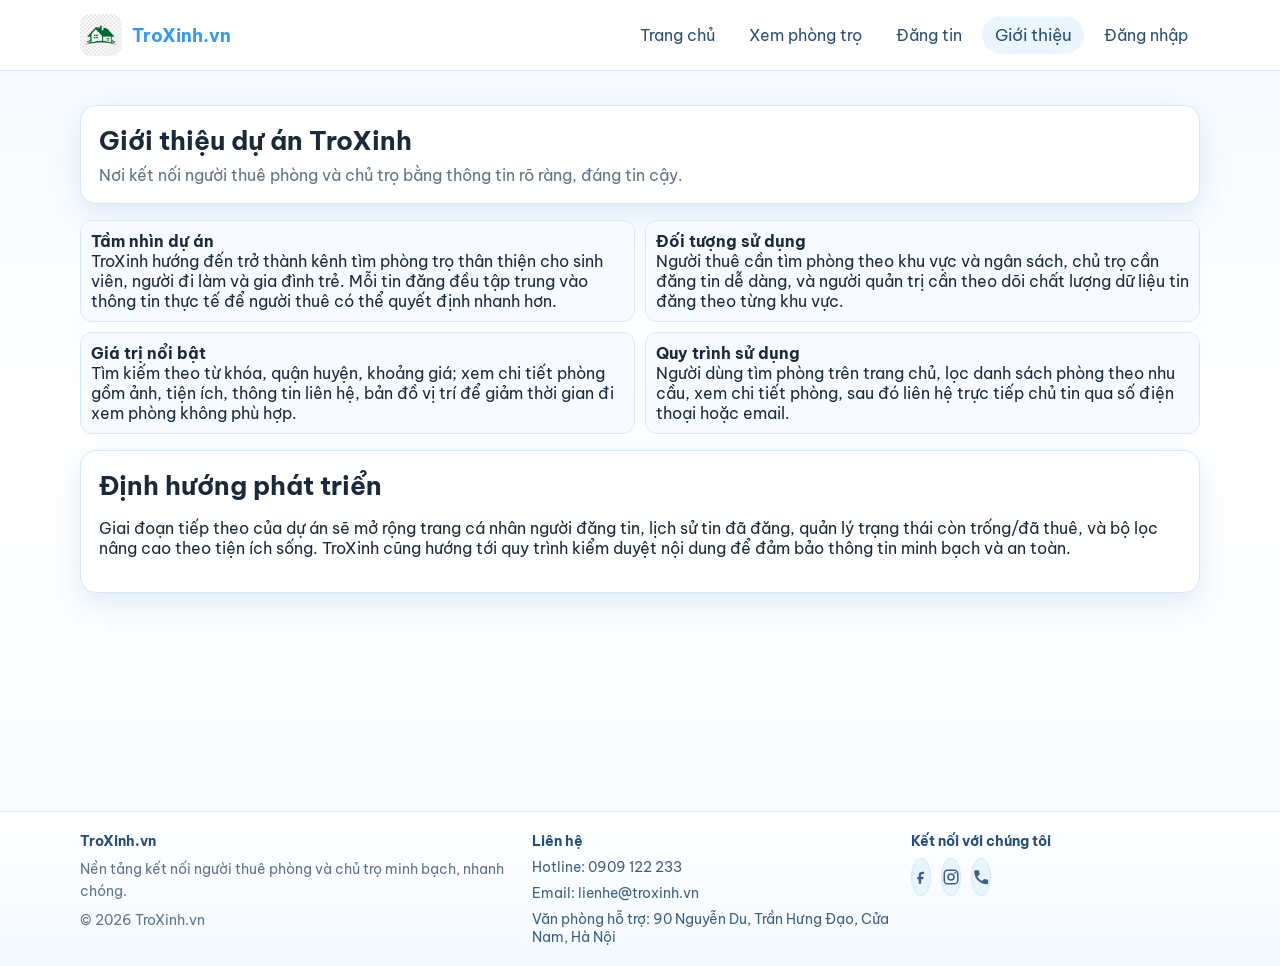
==== Frontend/about.html @ 5a8c0dfe "update code" ====
﻿<!doctype html>
<html lang="vi">
<head>
  <meta charset="UTF-8">
  <meta name="viewport" content="width=device-width, initial-scale=1.0">
  <title>Giới thiệu | TroXinh</title>
  <link rel="preconnect" href="https://fonts.googleapis.com">
  <link rel="preconnect" href="https://fonts.gstatic.com" crossorigin>
  <link href="https://fonts.googleapis.com/css2?family=Be+Vietnam+Pro:wght@400;500;600;700&display=swap" rel="stylesheet">
  <link rel="stylesheet" href="assets/css/style.css">
</head>
<body>
  <header class="site-header">
    <div class="container header-inner">
      <a class="brand" href="index.html"><img class="brand-logo" src="assets/img/logo.png" alt="Logo TroXinh"><span>TroXinh.vn</span></a>
      <nav class="nav">
        <a id="nav-home" href="index.html">Trang chủ</a>
        <a id="nav-rooms" href="rooms.html">Xem phòng trọ</a>
        <a id="nav-post" href="post-room.html">Đăng tin</a>
        <a id="nav-about" href="about.html">Giới thiệu</a>
        <a id="nav-login" href="login.html">Đăng nhập</a>
      </nav>
    </div>
  </header>

  <main class="main">
    <div class="container page-enter">
      <section class="card zoom-hover">
        <h1 class="section-title">Giới thiệu dự án TroXinh</h1>
        <p class="section-subtitle">Nơi kết nối người thuê phòng và chủ trọ bằng thông tin rõ ràng, đáng tin cậy.</p>
      </section>

      <section class="info-list">
        <article class="info-item zoom-hover">
          <strong>Tầm nhìn dự án</strong><br>
          TroXinh hướng đến trở thành kênh tìm phòng trọ thân thiện cho sinh viên, người đi làm và gia đình trẻ.
          Mỗi tin đăng đều tập trung vào thông tin thực tế để người thuê có thể quyết định nhanh hơn.
        </article>
        <article class="info-item zoom-hover">
          <strong>Đối tượng sử dụng</strong><br>
          Người thuê cần tìm phòng theo khu vực và ngân sách, chủ trọ cần đăng tin dễ dàng, và người quản trị
          cần theo dõi chất lượng dữ liệu tin đăng theo từng khu vực.
        </article>
        <article class="info-item zoom-hover">
          <strong>Giá trị nổi bật</strong><br>
          Tìm kiếm theo từ khóa, quận huyện, khoảng giá; xem chi tiết phòng gồm ảnh, tiện ích, thông tin liên hệ,
          bản đồ vị trí để giảm thời gian đi xem phòng không phù hợp.
        </article>
        <article class="info-item zoom-hover">
          <strong>Quy trình sử dụng</strong><br>
          Người dùng tìm phòng trên trang chủ, lọc danh sách phòng theo nhu cầu, xem chi tiết phòng,
          sau đó liên hệ trực tiếp chủ tin qua số điện thoại hoặc email.
        </article>
      </section>

      <section class="card zoom-hover">
        <h2 class="section-title">Định hướng phát triển</h2>
        <p>
          Giai đoạn tiếp theo của dự án sẽ mở rộng trang cá nhân người đăng tin, lịch sử tin đã đăng,
          quản lý trạng thái còn trống/đã thuê, và bộ lọc nâng cao theo tiện ích sống.
          TroXinh cũng hướng tới quy trình kiểm duyệt nội dung để đảm bảo thông tin minh bạch và an toàn.
        </p>
      </section>
    </div>
  </main>

  <footer class="site-footer">
    <div class="container footer-inner footer-rich">
      <div class="footer-block">
        <strong>TroXinh.vn</strong>
        <p>Nền tảng kết nối người thuê phòng và chủ trọ minh bạch, nhanh chóng.</p>
        <span>© <span data-year></span> TroXinh.vn</span>
      </div>
      <div class="footer-block">
        <strong>Liên hệ</strong>
        <a href="tel:0909122233">Hotline: 0909 122 233</a>
        <a href="mailto:lienhe@troxinh.vn">Email: lienhe@troxinh.vn</a>
        <a href="https://maps.google.com/?q=90+Nguyen+Du,+Tran+Hung+Dao,+Cua+Nam,+Ha+Noi" target="_blank" rel="noopener noreferrer">Văn phòng hỗ trợ: 90 Nguyễn Du, Trần Hưng Đạo, Cửa Nam, Hà Nội</a>
      </div>
      <div class="footer-block">
        <strong>Kết nối với chúng tôi</strong>
        <div class="footer-social">
          <a class="social-link" href="https://facebook.com" target="_blank" rel="noopener noreferrer" aria-label="Facebook">
            <svg viewBox="0 0 24 24" fill="currentColor" aria-hidden="true"><path d="M13.5 8H16V5h-2.5C10.5 5 9 6.8 9 9.6V12H7v3h2v6h3.2v-6H15l.5-3h-3.3V9.9c0-1.1.3-1.9 1.8-1.9z"/></svg>
          </a>
          <a class="social-link" href="https://instagram.com" target="_blank" rel="noopener noreferrer" aria-label="Instagram">
            <svg viewBox="0 0 24 24" fill="currentColor" aria-hidden="true"><path d="M7.5 2h9A5.5 5.5 0 0 1 22 7.5v9a5.5 5.5 0 0 1-5.5 5.5h-9A5.5 5.5 0 0 1 2 16.5v-9A5.5 5.5 0 0 1 7.5 2zm0 2A3.5 3.5 0 0 0 4 7.5v9A3.5 3.5 0 0 0 7.5 20h9a3.5 3.5 0 0 0 3.5-3.5v-9A3.5 3.5 0 0 0 16.5 4h-9z"/><path d="M12 7a5 5 0 1 1 0 10 5 5 0 0 1 0-10zm0 2a3 3 0 1 0 0 6 3 3 0 0 0 0-6z"/><circle cx="17.5" cy="6.5" r="1.2"/></svg>
          </a>
          <a class="social-link" href="tel:0909122233" aria-label="Gọi điện thoại">
            <svg viewBox="0 0 24 24" fill="currentColor" aria-hidden="true"><path d="M6.6 10.8a15.2 15.2 0 0 0 6.6 6.6l2.2-2.2a1.6 1.6 0 0 1 1.6-.4c1 .3 2 .5 3 .5a1.6 1.6 0 0 1 1.6 1.6V20A1.6 1.6 0 0 1 20 21.6C10.6 21.6 3 14 3 4.6A1.6 1.6 0 0 1 4.6 3H8a1.6 1.6 0 0 1 1.6 1.6c0 1 .2 2 .5 3a1.6 1.6 0 0 1-.4 1.6l-2.1 1.6z"/></svg>
          </a>
        </div>
      </div>
    </div>
  </footer>

  <script src="assets/js/layout.js"></script>
</body>
</html>
---- Frontend/assets/css/style.css ----
﻿:root {
  --primary: #6fb7ff;
  --primary-strong: #3796f6;
  --primary-soft: #eaf5ff;
  --text: #1b2a3a;
  --muted: #5f738a;
  --white: #ffffff;
  --border: #d8e9fb;
  --success: #1f9d55;
  --danger: #d64545;
  --shadow: 0 10px 30px rgba(56, 120, 186, 0.15);
  --radius: 16px;
}

* {
  box-sizing: border-box;
}

html,
body {
  margin: 0;
  padding: 0;
  font-family: 'Be Vietnam Pro', sans-serif;
  color: var(--text);
  background: linear-gradient(180deg, #f4faff 0%, #ffffff 45%, #f7fbff 100%);
}

a {
  color: inherit;
  text-decoration: none;
}

img {
  max-width: 100%;
  display: block;
}

.container {
  width: min(1120px, calc(100% - 32px));
  margin: 0 auto;
}

.site-header {
  position: sticky;
  top: 0;
  z-index: 99;
  background: rgba(255, 255, 255, 0.95);
  border-bottom: 1px solid var(--border);
  backdrop-filter: blur(10px);
}

.header-inner {
  display: flex;
  align-items: center;
  justify-content: space-between;
  gap: 16px;
  padding: 14px 0;
}

.brand {
  display: inline-flex;
  align-items: center;
  gap: 10px;
  font-weight: 700;
  color: var(--primary-strong);
  font-size: 1.1rem;
}

.brand-logo {
  width: 42px;
  height: 42px;
  object-fit: contain;
  border-radius: 10px;
}

.nav {
  display: flex;
  flex-wrap: wrap;
  align-items: center;
  gap: 10px;
}

.nav a {
  padding: 8px 12px;
  border-radius: 999px;
  color: #2b4f72;
  transition: transform 0.2s ease, background-color 0.2s ease;
}

.nav a:hover,
.nav a.active {
  background: var(--primary-soft);
  transform: scale(1.04);
}

.main {
  min-height: calc(100vh - 160px);
  padding: 34px 0 64px;
}

.section-title {
  margin: 0 0 8px;
  font-size: 1.65rem;
}

.section-subtitle {
  margin: 0;
  color: var(--muted);
}

.hero {
  display: grid;
  grid-template-columns: 1.2fr 1fr;
  gap: 24px;
  align-items: stretch;
  margin-bottom: 28px;
}

.hero-single {
  grid-template-columns: 1fr;
}

.card {
  background: var(--white);
  border: 1px solid var(--border);
  border-radius: var(--radius);
  box-shadow: var(--shadow);
  padding: 18px;
}

.zoom-hover {
  transition: transform 0.2s ease, box-shadow 0.2s ease;
}

.zoom-hover:hover {
  transform: scale(1.02);
  box-shadow: 0 14px 34px rgba(56, 120, 186, 0.2);
}

.page-enter {
  animation: zoomIn 0.35s ease;
}

@keyframes zoomIn {
  from {
    opacity: 0;
    transform: scale(0.97);
  }

  to {
    opacity: 1;
    transform: scale(1);
  }
}

.form-grid {
  display: grid;
  grid-template-columns: repeat(2, minmax(0, 1fr));
  gap: 12px;
}

.field {
  display: flex;
  flex-direction: column;
  gap: 6px;
}

.field.full {
  grid-column: 1 / -1;
}

label {
  font-weight: 600;
  font-size: 0.95rem;
}

input,
select,
textarea,
button {
  font: inherit;
}

input,
select,
textarea {
  width: 100%;
  border: 1px solid var(--border);
  border-radius: 12px;
  padding: 10px 12px;
  background: #fff;
  color: var(--text);
  transition: border-color 0.2s ease, transform 0.15s ease, box-shadow 0.2s ease;
}

input:focus,
select:focus,
textarea:focus {
  border-color: var(--primary-strong);
  outline: none;
  transform: scale(1.01);
  box-shadow: 0 0 0 4px rgba(55, 150, 246, 0.12);
}

textarea {
  resize: vertical;
  min-height: 110px;
}

.btn {
  border: 0;
  border-radius: 12px;
  padding: 10px 14px;
  cursor: pointer;
  font-weight: 600;
  transition: transform 0.15s ease, opacity 0.2s ease, box-shadow 0.2s ease;
}

.btn:active {
  transform: scale(0.97);
}

.btn-primary {
  color: white;
  background: linear-gradient(135deg, var(--primary-strong), #5db0ff);
}

.btn-primary:hover {
  transform: scale(1.03);
  box-shadow: 0 10px 22px rgba(55, 150, 246, 0.25);
}

.btn-outline {
  color: var(--primary-strong);
  background: var(--primary-soft);
}

.room-grid {
  display: grid;
  grid-template-columns: repeat(3, minmax(0, 1fr));
  gap: 16px;
}

.room-card {
  display: flex;
  flex-direction: column;
  overflow: hidden;
  padding: 0;
}

.room-card img {
  width: 100%;
  aspect-ratio: 16 / 10;
  object-fit: cover;
}

.room-card-body {
  padding: 14px;
  display: grid;
  gap: 8px;
}

.room-price {
  color: var(--primary-strong);
  font-weight: 700;
}

.room-meta {
  color: var(--muted);
  font-size: 0.92rem;
}

.badge {
  display: inline-block;
  background: #eff8ff;
  color: #336fa9;
  border: 1px solid var(--border);
  border-radius: 999px;
  font-size: 0.8rem;
  padding: 4px 10px;
}

.message {
  padding: 10px 12px;
  border-radius: 12px;
  font-size: 0.95rem;
}

.message.success {
  background: #edf9f2;
  color: var(--success);
  border: 1px solid #c7ebd5;
}

.message.error {
  background: #fff3f3;
  color: var(--danger);
  border: 1px solid #ffd0d0;
}

.detail-layout {
  display: grid;
  grid-template-columns: 1.2fr 0.8fr;
  gap: 20px;
  align-items: start;
}

.detail-gallery {
  display: grid;
  gap: 10px;
  margin-top: 14px;
}

.detail-gallery-main {
  border-radius: 14px;
  overflow: hidden;
  border: 1px solid var(--border);
}

.thumbnail-row {
  display: grid;
  grid-template-columns: repeat(4, 1fr);
  gap: 8px;
}

.thumbnail-row button {
  border: 1px solid var(--border);
  padding: 0;
  border-radius: 10px;
  overflow: hidden;
  background: transparent;
}

.thumbnail-row button.active {
  border-color: var(--primary-strong);
  transform: scale(0.98);
}

.info-list {
  display: grid;
  grid-template-columns: repeat(2, minmax(0, 1fr));
  gap: 10px;
  margin: 16px 0;
}

.info-item {
  background: #f7fbff;
  border: 1px solid var(--border);
  border-radius: 12px;
  padding: 10px;
}

.map-wrap iframe {
  width: 100%;
  height: 320px;
  border: 0;
  border-radius: 14px;
}

.detail-main .section-subtitle {
  margin-bottom: 12px;
  line-height: 1.5;
}

.detail-main h3 {
  margin: 18px 0 8px;
}

.detail-main > p {
  margin: 0;
  line-height: 1.6;
}

.detail-contact {
  height: fit-content;
  display: grid;
  gap: 10px;
  align-content: start;
  position: sticky;
  top: 88px;
}

.detail-contact h3 {
  margin: 0 0 2px;
}

.detail-contact p {
  margin: 0;
  line-height: 1.5;
}

.detail-contact .btn {
  margin-top: 8px;
  width: fit-content;
}

.file-preview {
  display: grid;
  grid-template-columns: repeat(4, minmax(0, 1fr));
  gap: 8px;
}

.file-preview img {
  width: 100%;
  height: 90px;
  border-radius: 10px;
  object-fit: cover;
  border: 1px solid var(--border);
}

.site-footer {
  border-top: 1px solid var(--border);
  background: linear-gradient(180deg, #ffffff 0%, #f3f9ff 100%);
}

.footer-inner {
  display: grid;
  grid-template-columns: 1.2fr 1fr 0.8fr;
  align-items: start;
  gap: 18px;
  padding: 20px 0;
  color: var(--muted);
  font-size: 0.9rem;
}

.footer-block {
  display: grid;
  gap: 8px;
}

.footer-block strong {
  color: #244f78;
}

.footer-block p {
  margin: 0;
  line-height: 1.55;
}

.footer-block a {
  color: #3f5f7e;
  transition: color 0.2s ease, transform 0.2s ease;
  width: fit-content;
}

.footer-block a:hover {
  color: var(--primary-strong);
  transform: scale(1.02);
}

.footer-social {
  display: flex;
  align-items: center;
  gap: 10px;
}

.social-link {
  width: 38px;
  height: 38px;
  display: inline-flex;
  align-items: center;
  justify-content: center;
  border-radius: 50%;
  background: #e8f4ff;
  border: 1px solid var(--border);
  color: #2d74ab;
  transition: transform 0.2s ease, background-color 0.2s ease;
}

.social-link:hover {
  transform: scale(1.08);
  background: #d8ecff;
}

.social-link svg {
  width: 18px;
  height: 18px;
}

@media (max-width: 980px) {
  .hero,
  .detail-layout {
    grid-template-columns: 1fr;
  }

  .room-grid {
    grid-template-columns: repeat(2, minmax(0, 1fr));
  }

  .footer-inner {
    grid-template-columns: 1fr 1fr;
  }

  .detail-contact {
    position: static;
  }
}

@media (max-width: 640px) {
  .form-grid,
  .info-list {
    grid-template-columns: 1fr;
  }

  .room-grid {
    grid-template-columns: 1fr;
  }

  .thumbnail-row {
    grid-template-columns: repeat(3, 1fr);
  }

  .footer-inner {
    grid-template-columns: 1fr;
    align-items: start;
  }

  .header-inner {
    flex-direction: column;
    align-items: flex-start;
  }
}
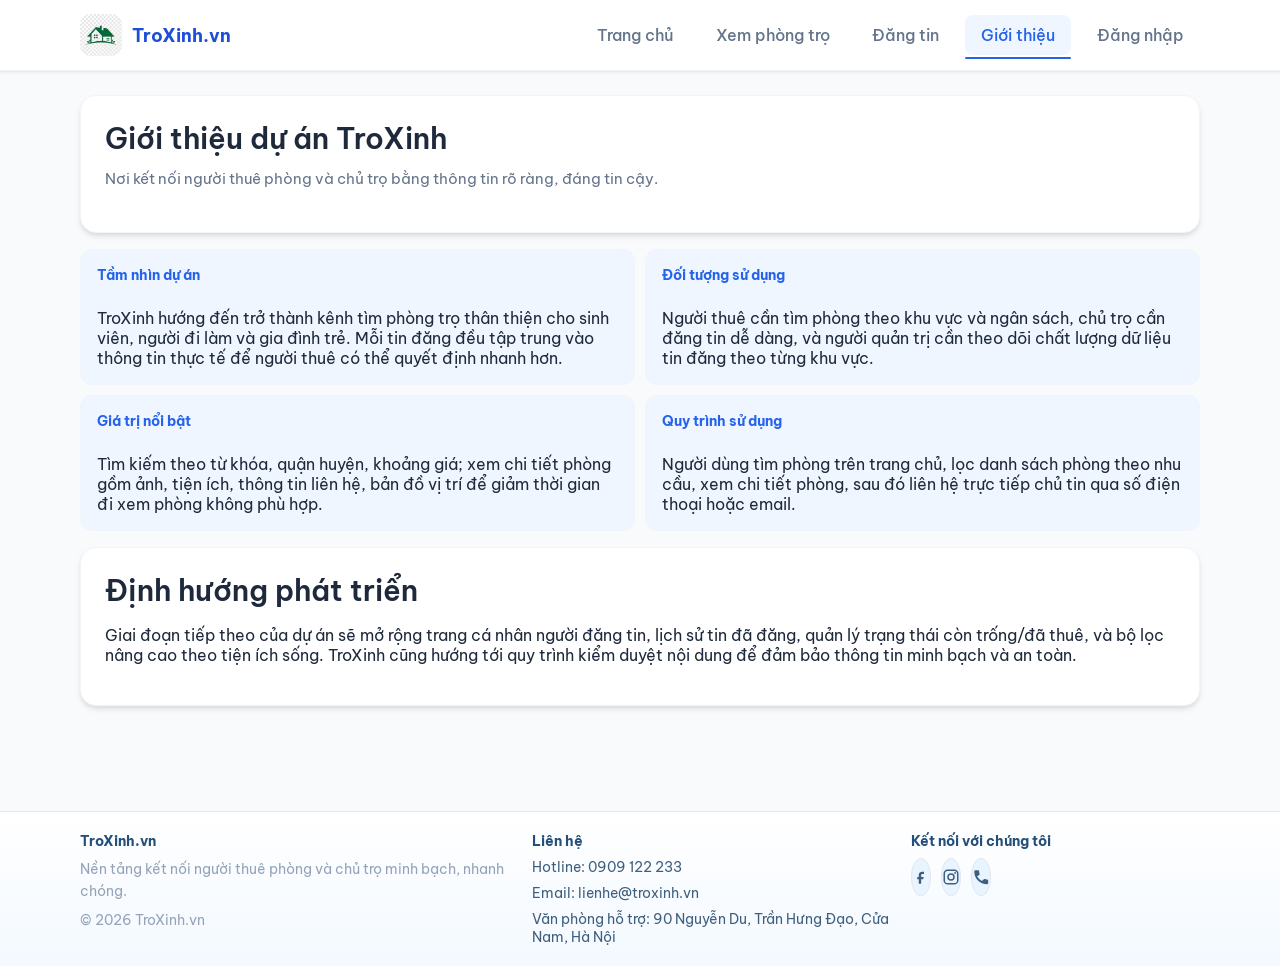
==== commit da8e81f5: "Thêm chức năng sửa tin, quản lí tin đăng, thông tin cá nhân, sửa một vài chi tiết ở frontEnd" ====
--- a/Frontend/about.html
+++ b/Frontend/about.html
@@ -17,8 +17,10 @@
         <a id="nav-home" href="index.html">Trang chủ</a>
         <a id="nav-rooms" href="rooms.html">Xem phòng trọ</a>
         <a id="nav-post" href="post-room.html">Đăng tin</a>
+        <a id="nav-my-listings" href="my-listings.html" hidden>Tin của tôi</a>
         <a id="nav-about" href="about.html">Giới thiệu</a>
         <a id="nav-login" href="login.html">Đăng nhập</a>
+        <a id="nav-profile" href="profile.html" hidden>Thông tin cá nhân</a>
       </nav>
     </div>
   </header>
@@ -56,9 +58,11 @@
       <section class="card zoom-hover">
         <h2 class="section-title">Định hướng phát triển</h2>
         <p>
+
           Giai đoạn tiếp theo của dự án sẽ mở rộng trang cá nhân người đăng tin, lịch sử tin đã đăng,
           quản lý trạng thái còn trống/đã thuê, và bộ lọc nâng cao theo tiện ích sống.
           TroXinh cũng hướng tới quy trình kiểm duyệt nội dung để đảm bảo thông tin minh bạch và an toàn.
+        
         </p>
       </section>
     </div>
@@ -94,6 +98,9 @@
     </div>
   </footer>
 
+  <script src="assets/js/config.js"></script>
+  <script src="assets/js/mock-data.js"></script>
+  <script src="assets/js/api.js"></script>
   <script src="assets/js/layout.js"></script>
 </body>
 </html>
--- a/Frontend/assets/css/style.css
+++ b/Frontend/assets/css/style.css
@@ -1,15 +1,27 @@
 ﻿:root {
-  --primary: #6fb7ff;
-  --primary-strong: #3796f6;
-  --primary-soft: #eaf5ff;
-  --text: #1b2a3a;
-  --muted: #5f738a;
+  --primary: #2563eb;
+  --primary-strong: #1d4ed8;
+  --primary-soft: #eff6ff;
+  --secondary: #10b981;
+  --secondary-strong: #059669;
+  --secondary-soft: #ecfdf5;
+  --accent: #f59e0b;
+  --accent-strong: #d97706;
+  --text: #1e293b;
+  --text-light: #64748b;
+  --muted: #94a3b8;
   --white: #ffffff;
-  --border: #d8e9fb;
-  --success: #1f9d55;
-  --danger: #d64545;
-  --shadow: 0 10px 30px rgba(56, 120, 186, 0.15);
-  --radius: 16px;
+  --border: #e2e8f0;
+  --border-light: #f1f5f9;
+  --success: #10b981;
+  --danger: #ef4444;
+  --warning: #f59e0b;
+  --shadow-sm: 0 1px 3px rgba(0, 0, 0, 0.1);
+  --shadow: 0 4px 6px -1px rgba(0, 0, 0, 0.1), 0 2px 4px -1px rgba(0, 0, 0, 0.06);
+  --shadow-lg: 0 10px 15px -3px rgba(0, 0, 0, 0.1), 0 4px 6px -2px rgba(0, 0, 0, 0.05);
+  --radius: 12px;
+  --radius-sm: 8px;
+  --radius-lg: 16px;
 }
 
 * {
@@ -22,7 +34,7 @@
   padding: 0;
   font-family: 'Be Vietnam Pro', sans-serif;
   color: var(--text);
-  background: linear-gradient(180deg, #f4faff 0%, #ffffff 45%, #f7fbff 100%);
+  background-color: #f8fafc;
 }
 
 a {
@@ -44,9 +56,9 @@
   position: sticky;
   top: 0;
   z-index: 99;
-  background: rgba(255, 255, 255, 0.95);
-  border-bottom: 1px solid var(--border);
-  backdrop-filter: blur(10px);
+  background: var(--white);
+  border-bottom: 1px solid var(--border-light);
+  box-shadow: var(--shadow-sm);
 }
 
 .header-inner {
@@ -81,60 +93,84 @@
 }
 
 .nav a {
-  padding: 8px 12px;
-  border-radius: 999px;
-  color: #2b4f72;
-  transition: transform 0.2s ease, background-color 0.2s ease;
+  padding: 10px 16px;
+  border-radius: var(--radius-sm);
+  color: var(--text-light);
+  font-weight: 500;
+  transition: all 0.2s ease;
+  position: relative;
 }
 
 .nav a:hover,
 .nav a.active {
+  color: var(--primary);
   background: var(--primary-soft);
-  transform: scale(1.04);
+}
+
+.nav a.active::after {
+  content: '';
+  position: absolute;
+  bottom: -4px;
+  left: 0;
+  width: 100%;
+  height: 2px;
+  background: var(--primary);
+  border-radius: 1px;
 }
 
 .main {
   min-height: calc(100vh - 160px);
-  padding: 34px 0 64px;
+  padding: 24px 0 48px;
 }
 
 .section-title {
-  margin: 0 0 8px;
-  font-size: 1.65rem;
+  margin: 0 0 12px;
+  font-size: 1.8rem;
+  font-weight: 600;
+  color: var(--text);
 }
 
 .section-subtitle {
-  margin: 0;
-  color: var(--muted);
+  margin: 0 0 20px;
+  color: var(--text-light);
+  font-size: 0.95rem;
 }
 
 .hero {
   display: grid;
-  grid-template-columns: 1.2fr 1fr;
-  gap: 24px;
-  align-items: stretch;
-  margin-bottom: 28px;
+  grid-template-columns: 1fr 1fr;
+  gap: 32px;
+  align-items: start;
+  margin-bottom: 32px;
+  min-height: 400px;
 }
 
 .hero-single {
   grid-template-columns: 1fr;
+  text-align: center;
+  padding: 40px 20px;
 }
 
 .card {
   background: var(--white);
-  border: 1px solid var(--border);
-  border-radius: var(--radius);
+  border: 1px solid var(--border-light);
+  border-radius: var(--radius-lg);
   box-shadow: var(--shadow);
-  padding: 18px;
+  padding: 24px;
+  transition: all 0.3s ease;
+}
+
+.card:hover {
+  box-shadow: var(--shadow-lg);
+  transform: translateY(-2px);
 }
 
 .zoom-hover {
-  transition: transform 0.2s ease, box-shadow 0.2s ease;
+  transition: transform 0.15s ease;
 }
 
 .zoom-hover:hover {
-  transform: scale(1.02);
-  box-shadow: 0 14px 34px rgba(56, 120, 186, 0.2);
+  transform: translateY(-2px);
 }
 
 .page-enter {
@@ -155,14 +191,14 @@
 
 .form-grid {
   display: grid;
-  grid-template-columns: repeat(2, minmax(0, 1fr));
-  gap: 12px;
+  grid-template-columns: repeat(auto-fit, minmax(280px, 1fr));
+  gap: 16px;
 }
 
 .field {
   display: flex;
   flex-direction: column;
-  gap: 6px;
+  gap: 8px;
 }
 
 .field.full {
@@ -185,12 +221,21 @@
 select,
 textarea {
   width: 100%;
-  border: 1px solid var(--border);
-  border-radius: 12px;
-  padding: 10px 12px;
+  border: 1px solid var(--border-light);
+  border-radius: var(--radius);
+  padding: 12px 14px;
   background: #fff;
   color: var(--text);
-  transition: border-color 0.2s ease, transform 0.15s ease, box-shadow 0.2s ease;
+  font-size: 0.95rem;
+  transition: all 0.2s ease;
+}
+
+input:focus,
+select:focus,
+textarea:focus {
+  border-color: var(--primary);
+  outline: none;
+  box-shadow: 0 0 0 3px rgba(37, 99, 235, 0.2);
 }
 
 input:focus,
@@ -204,35 +249,51 @@
 
 textarea {
   resize: vertical;
-  min-height: 110px;
+  min-height: 140px;
 }
 
 .btn {
-  border: 0;
-  border-radius: 12px;
-  padding: 10px 14px;
+  display: inline-flex;
+  align-items: center;
+  justify-content: center;
+  border: none;
+  border-radius: var(--radius);
+  padding: 12px 20px;
+  font-weight: 500;
+  font-size: 0.95rem;
   cursor: pointer;
-  font-weight: 600;
-  transition: transform 0.15s ease, opacity 0.2s ease, box-shadow 0.2s ease;
+  transition: all 0.2s ease;
+  text-decoration: none;
 }
 
 .btn:active {
-  transform: scale(0.97);
+  transform: scale(0.98);
 }
 
 .btn-primary {
+  background: var(--primary);
   color: white;
-  background: linear-gradient(135deg, var(--primary-strong), #5db0ff);
 }
 
 .btn-primary:hover {
-  transform: scale(1.03);
-  box-shadow: 0 10px 22px rgba(55, 150, 246, 0.25);
+  background: var(--primary-strong);
+  box-shadow: var(--shadow);
+}
+
+.btn-primary:active {
+  background: var(--primary-strong);
+  transform: scale(0.98);
 }
 
 .btn-outline {
-  color: var(--primary-strong);
-  background: var(--primary-soft);
+  border: 1px solid var(--border);
+  background: transparent;
+  color: var(--text);
+}
+
+.btn-outline:hover {
+  background: var(--border-light);
+  color: var(--primary);
 }
 
 .room-grid {
@@ -271,13 +332,31 @@
 }
 
 .badge {
-  display: inline-block;
-  background: #eff8ff;
-  color: #336fa9;
-  border: 1px solid var(--border);
-  border-radius: 999px;
-  font-size: 0.8rem;
+  display: inline-flex;
+  align-items: center;
+  background: var(--primary-soft);
+  color: var(--primary);
+  font-size: 0.75rem;
+  font-weight: 500;
   padding: 4px 10px;
+  border-radius: var(--radius-sm);
+  text-transform: uppercase;
+  letter-spacing: 0.5px;
+}
+
+.badge-success {
+  background: var(--secondary-soft);
+  color: var(--secondary);
+}
+
+.badge-warning {
+  background: #fffbeb;
+  color: #92400e;
+}
+
+.badge-danger {
+  background: #fef2f2;
+  color: var(--danger);
 }
 
 .message {
@@ -344,10 +423,17 @@
 }
 
 .info-item {
-  background: #f7fbff;
-  border: 1px solid var(--border);
-  border-radius: 12px;
-  padding: 10px;
+  background: var(--primary-soft);
+  border: 1px solid var(--border-light);
+  border-radius: var(--radius);
+  padding: 16px;
+}
+
+.info-item strong {
+  color: var(--primary);
+  display: block;
+  margin-bottom: 4px;
+  font-size: 0.875rem;
 }
 
 .map-wrap iframe {
@@ -520,3 +606,151 @@
     align-items: flex-start;
   }
 }
+
+input:disabled,
+select:disabled,
+textarea:disabled {
+  background: var(--border-light);
+  color: var(--muted);
+  cursor: not-allowed;
+}
+
+.price-slider {
+  display: flex;
+  flex-direction: column;
+  gap: 8px;
+}
+
+.price-slider input[type="range"] {
+  width: 100%;
+  height: 8px;
+  border-radius: 4px;
+  background: var(--border);
+  outline: none;
+  -webkit-appearance: none;
+  appearance: none;
+  cursor: pointer;
+}
+
+.price-slider input[type="range"]::-webkit-slider-thumb {
+  -webkit-appearance: none;
+  appearance: none;
+  width: 22px;
+  height: 22px;
+  border-radius: 50%;
+  background: linear-gradient(135deg, var(--primary-strong), #5db0ff);
+  cursor: pointer;
+  box-shadow: 0 2px 8px rgba(55, 150, 246, 0.4);
+  transition: transform 0.15s ease;
+}
+
+.price-slider input[type="range"]::-webkit-slider-thumb:hover {
+  transform: scale(1.1);
+}
+
+.price-slider input[type="range"]::-moz-range-thumb {
+  width: 22px;
+  height: 22px;
+  border-radius: 50%;
+  background: linear-gradient(135deg, var(--primary-strong), #5db0ff);
+  cursor: pointer;
+  border: none;
+  box-shadow: 0 2px 8px rgba(55, 150, 246, 0.4);
+}
+
+.price-display {
+  font-weight: 600;
+  font-size: 0.95rem;
+  color: var(--primary-strong);
+  text-align: center;
+  padding: 6px 12px;
+  background: var(--primary-soft);
+  border-radius: 8px;
+  min-width: 120px;
+}
+
+.btn-danger {
+  color: white;
+  background: linear-gradient(135deg, var(--danger), #e53935);
+}
+
+.btn-danger:hover {
+  transform: scale(1.03);
+  box-shadow: 0 10px 22px rgba(214, 69, 69, 0.25);
+}
+
+.btn-danger-outline {
+  color: var(--danger);
+  background: #fff3f3;
+  border: 1px solid #ffd0d0;
+}
+
+.btn-danger-outline:hover {
+  background: #ffe6e6;
+}
+
+.room-card-image-wrap {
+  position: relative;
+}
+
+.room-card-status {
+  position: absolute;
+  top: 10px;
+  left: 10px;
+}
+
+.room-card-actions {
+  display: flex;
+  gap: 8px;
+  margin-top: 8px;
+  flex-wrap: wrap;
+}
+
+.room-card-actions .btn {
+  flex: 1;
+  min-width: 60px;
+  text-align: center;
+  padding: 8px 12px;
+  font-size: 0.85rem;
+}
+
+.modal {
+  position: fixed;
+  top: 0;
+  left: 0;
+  width: 100%;
+  height: 100%;
+  background: rgba(0, 0, 0, 0.5);
+  display: flex;
+  align-items: center;
+  justify-content: center;
+  z-index: 1000;
+}
+
+.modal[hidden] {
+  display: none;
+}
+
+.modal-content {
+  background: white;
+  border-radius: var(--radius);
+  padding: 24px;
+  max-width: 400px;
+  width: 90%;
+  box-shadow: var(--shadow);
+}
+
+.modal-content h3 {
+  margin: 0 0 12px;
+}
+
+.modal-content p {
+  margin: 0 0 20px;
+  color: var(--muted);
+}
+
+.modal-actions {
+  display: flex;
+  gap: 12px;
+  justify-content: flex-end;
+}
